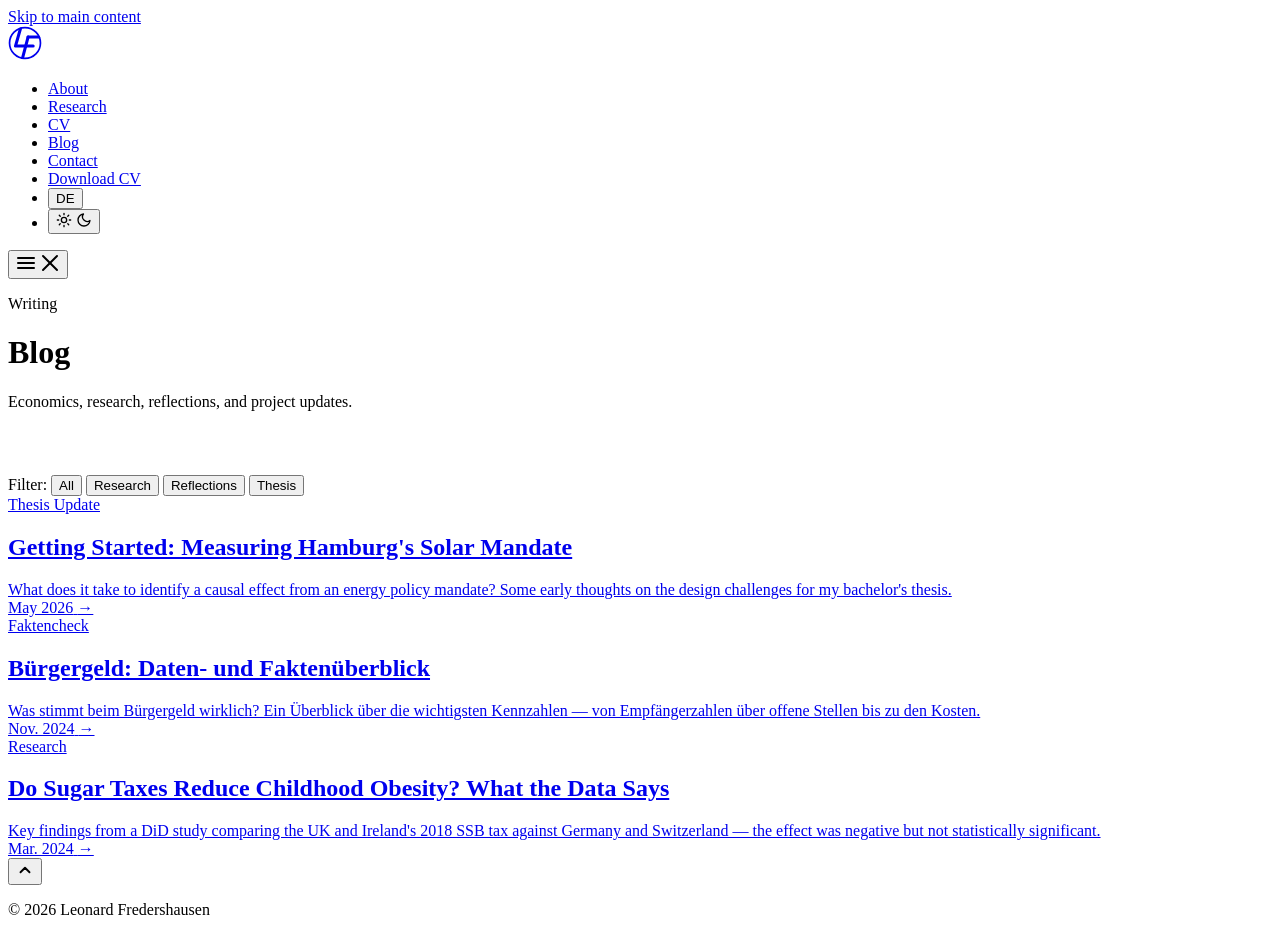
==== blog/index.html @ 4311115f "Point og:url tags at lhausen.github.io after repo rename Repo renamed leonardfredershausen.github.io" ====
<!DOCTYPE html>
<html lang="en">
<head>
  <meta charset="UTF-8" />
  <meta name="viewport" content="width=device-width, initial-scale=1.0" />
  <title>Blog — Leonard Fredershausen</title>
  <meta name="description" content="Writing on economics, research, and ideas by Leonard Fredershausen." />
  <meta property="og:type" content="website" />
  <meta property="og:title" content="Blog — Leonard Fredershausen" />
  <meta property="og:description" content="Writing on economics, research, and ideas by Leonard Fredershausen." />
  <meta property="og:url" content="https://lhausen.github.io/blog/" />
  <meta name="twitter:card" content="summary" />
  <meta name="twitter:title" content="Blog — Leonard Fredershausen" />
  <meta name="twitter:description" content="Writing on economics, research, and ideas by Leonard Fredershausen." />
  <link rel="icon" type="image/svg+xml" href="../favicon.svg" />
  <link rel="preconnect" href="https://fonts.googleapis.com" />
  <link rel="preconnect" href="https://fonts.gstatic.com" crossorigin />
  <link href="https://fonts.googleapis.com/css2?family=Inter:ital,opsz,wght@0,14..32,400;0,14..32,500;0,14..32,600;0,14..32,700;0,14..32,800&display=swap" rel="stylesheet" />
  <link rel="stylesheet" href="../style.css" />
</head>
<body>
<a class="skip-link" href="#main-content">Skip to main content</a>

<nav>
  <div class="nav-inner">
    <a class="logo" href="../index.html" aria-label="Leonard Fredershausen — Home"><svg width="34" height="34" viewBox="0 0 200 200" xmlns="http://www.w3.org/2000/svg" aria-hidden="true"><defs><clipPath id="nc"><circle cx="100" cy="100" r="95"/></clipPath></defs><circle cx="100" cy="100" r="91" fill="none" stroke="currentColor" stroke-width="10"/><g clip-path="url(#nc)" fill="none" stroke="currentColor" stroke-width="18" stroke-linecap="round" stroke-linejoin="round"><polyline points="74,13 44,118 104,118"/><line x1="118" y1="65" x2="85" y2="190"/><line x1="118" y1="65" x2="184" y2="65"/><line x1="104" y1="118" x2="148" y2="118"/></g></svg></a>
    <ul>
      <li><a href="../index.html#about">About</a></li>
      <li><a href="../index.html#research">Research</a></li>
      
      <li><a href="../index.html#cv">CV</a></li>
      <li><a href="../blog/index.html">Blog</a></li>
      <li><a href="../index.html#contact">Contact</a></li>
      <li><a class="nav-cv-btn" href="../Leonard_Fredershausen_CV.pdf" download>Download CV</a></li>
      <li><button class="lang-toggle" id="langToggle" aria-label="Switch language">EN</button></li>
      <li><button class="theme-toggle" id="themeToggle" aria-label="Toggle dark mode">
        <svg class="icon-sun" xmlns="http://www.w3.org/2000/svg" width="16" height="16" viewBox="0 0 24 24" fill="none" stroke="currentColor" stroke-width="2" stroke-linecap="round" stroke-linejoin="round"><circle cx="12" cy="12" r="4"/><path d="M12 2v2M12 20v2M4.93 4.93l1.41 1.41M17.66 17.66l1.41 1.41M2 12h2M20 12h2M4.93 19.07l1.41-1.41M17.66 6.34l1.41-1.41"/></svg>
        <svg class="icon-moon" xmlns="http://www.w3.org/2000/svg" width="16" height="16" viewBox="0 0 24 24" fill="none" stroke="currentColor" stroke-width="2" stroke-linecap="round" stroke-linejoin="round"><path d="M21 12.79A9 9 0 1 1 11.21 3 7 7 0 0 0 21 12.79z"/></svg>
      </button></li>
    </ul>
    <button class="nav-toggle" id="navToggle" aria-label="Toggle menu" aria-expanded="false">
      <svg class="icon-ham" width="20" height="20" viewBox="0 0 20 20" fill="none" xmlns="http://www.w3.org/2000/svg"><line x1="2" y1="5" x2="18" y2="5" stroke="currentColor" stroke-width="2" stroke-linecap="round"/><line x1="2" y1="10" x2="18" y2="10" stroke="currentColor" stroke-width="2" stroke-linecap="round"/><line x1="2" y1="15" x2="18" y2="15" stroke="currentColor" stroke-width="2" stroke-linecap="round"/></svg>
      <svg class="icon-x" width="20" height="20" viewBox="0 0 20 20" fill="none" xmlns="http://www.w3.org/2000/svg"><line x1="3" y1="3" x2="17" y2="17" stroke="currentColor" stroke-width="2" stroke-linecap="round"/><line x1="17" y1="3" x2="3" y2="17" stroke="currentColor" stroke-width="2" stroke-linecap="round"/></svg>
    </button>
  </div>
</nav>

<main id="main-content">
<!-- Blog header — reuses hero styles but lighter -->
<div class="blog-header">
  <div class="section-inner">
    <p class="hero-eyebrow" data-en="Writing" data-de="Schreiben">Writing</p>
    <h1 class="blog-header-title">Blog</h1>
    <p class="blog-header-sub" data-en="Economics, research, reflections, and project updates." data-de="Wirtschaft, Forschung, Reflexionen und Projektupdates.">Economics, research, reflections, and project updates.</p>
  </div>
</div>

<section class="light" style="padding-top:3rem;">
  <div class="section-inner">

    <div class="blog-tag-filter">
      <span class="filter-label" data-en="Filter:" data-de="Filter:">Filter:</span>
      <button class="filter-btn active" data-tag="all" data-en="All" data-de="Alle" aria-pressed="true">All</button>
      <button class="filter-btn" data-tag="research" data-en="Research" data-de="Forschung" aria-pressed="false">Research</button>
      <button class="filter-btn" data-tag="reflections" data-en="Reflections" data-de="Reflexionen" aria-pressed="false">Reflections</button>
      <button class="filter-btn" data-tag="thesis" data-en="Thesis" data-de="Thesis" aria-pressed="false">Thesis</button>
    </div>

    <div class="blog-list" id="post-list">

      <a class="blog-item" href="posts/hamburg-solar-mandate.html" data-tags="research thesis">
        <div class="blog-item-main">
          <div class="blog-tag-chip" data-en="Thesis Update" data-de="Thesis-Update">Thesis Update</div>
          <h2 class="blog-title" data-en="Getting Started: Measuring Hamburg's Solar Mandate" data-de="Einstieg: Messung der Hamburger Solardachpflicht">Getting Started: Measuring Hamburg's Solar Mandate</h2>
          <div class="blog-excerpt" data-en="What does it take to identify a causal effect from an energy policy mandate? Some early thoughts on the design challenges for my bachelor's thesis." data-de="Was braucht es, um einen Kausaleffekt aus einem energiepolitischen Mandat zu identifizieren? Erste Überlegungen zu den methodischen Herausforderungen meiner Bachelorarbeit.">What does it take to identify a causal effect from an energy policy mandate? Some early thoughts on the design challenges for my bachelor's thesis.</div>
        </div>
        <div class="blog-meta">
          <span class="blog-date">May 2026</span>
          <span class="blog-arrow">→</span>
        </div>
      </a>

      <a class="blog-item" href="posts/buergergeld-faktencheck.html" data-tags="research reflections">
        <div class="blog-item-main">
          <div class="blog-tag-chip">Faktencheck</div>
          <h2 class="blog-title">Bürgergeld: Daten- und Faktenüberblick</h2>
          <div class="blog-excerpt">Was stimmt beim Bürgergeld wirklich? Ein Überblick über die wichtigsten Kennzahlen — von Empfängerzahlen über offene Stellen bis zu den Kosten.</div>
        </div>
        <div class="blog-meta">
          <span class="blog-date">Nov. 2024</span>
          <span class="blog-arrow">→</span>
        </div>
      </a>

      <a class="blog-item" href="posts/ssb-tax-obesity-findings.html" data-tags="research">
        <div class="blog-item-main">
          <div class="blog-tag-chip" data-en="Research" data-de="Forschung">Research</div>
          <h2 class="blog-title" data-en="Do Sugar Taxes Reduce Childhood Obesity? What the Data Says" data-de="Reduzieren Zuckersteuern Adipositas bei Kindern? Was die Daten sagen">Do Sugar Taxes Reduce Childhood Obesity? What the Data Says</h2>
          <div class="blog-excerpt" data-en="Key findings from a DiD study comparing the UK and Ireland's 2018 SSB tax against Germany and Switzerland — the effect was negative but not statistically significant." data-de="Kernergebnisse einer DiD-Studie, die die britisch-irische Zuckersteuer 2018 mit Deutschland und der Schweiz vergleicht — der Effekt war negativ, aber nicht statistisch signifikant.">Key findings from a DiD study comparing the UK and Ireland's 2018 SSB tax against Germany and Switzerland — the effect was negative but not statistically significant.</div>
        </div>
        <div class="blog-meta">
          <span class="blog-date">Mar. 2024</span>
          <span class="blog-arrow">→</span>
        </div>
      </a>

    </div>
  </div>
</section>
</main>

<button class="scroll-top" id="scrollTop" aria-label="Scroll to top">
  <svg xmlns="http://www.w3.org/2000/svg" width="18" height="18" viewBox="0 0 24 24" fill="none" stroke="currentColor" stroke-width="2.5" stroke-linecap="round" stroke-linejoin="round"><path d="M18 15l-6-6-6 6"/></svg>
</button>

<footer>
  <p>© 2026 Leonard Fredershausen</p>
</footer>

<script>
  const nav = document.querySelector('nav');
  function updateNav() {
    nav.classList.toggle('scrolled', window.scrollY > 10);
  }
  window.addEventListener('scroll', updateNav, { passive: true });
  updateNav();

  const themeToggle = document.getElementById('themeToggle');
  function applyTheme(dark) {
    document.documentElement.setAttribute('data-theme', dark ? 'dark' : '');
  }
  applyTheme(localStorage.getItem('theme') === 'dark');
  themeToggle.addEventListener('click', () => {
    const next = document.documentElement.getAttribute('data-theme') !== 'dark';
    applyTheme(next);
    localStorage.setItem('theme', next ? 'dark' : 'light');
  });

  // Scroll to top button
  const scrollTopBtn = document.getElementById('scrollTop');
  window.addEventListener('scroll', () => {
    scrollTopBtn.classList.toggle('visible', window.scrollY > 400);
  }, { passive: true });
  scrollTopBtn.addEventListener('click', () => window.scrollTo({ top: 0, behavior: 'smooth' }));

  // Tag filtering
  const btns = document.querySelectorAll('.filter-btn');
  const posts = document.querySelectorAll('.blog-item');
  btns.forEach(btn => {
    btn.addEventListener('click', () => {
      btns.forEach(b => { b.classList.remove('active'); b.setAttribute('aria-pressed', 'false'); });
      btn.classList.add('active');
      btn.setAttribute('aria-pressed', 'true');
      const tag = btn.dataset.tag;
      posts.forEach(post => {
        const tags = post.dataset.tags || '';
        post.style.display = (tag === 'all' || tags.includes(tag)) ? 'flex' : 'none';
      });
    });
  });

  // Hamburger menu
  const navToggle = document.getElementById('navToggle');
  const navUl = document.querySelector('nav ul');
  if (navToggle) {
    navToggle.addEventListener('click', () => {
      const isOpen = navToggle.classList.toggle('open');
      navUl.classList.toggle('open');
      navToggle.setAttribute('aria-expanded', isOpen);
    });
    document.addEventListener('click', (e) => {
      if (!e.target.closest('nav')) {
        navToggle.classList.remove('open');
        navUl.classList.remove('open');
      }
    });
    navUl.querySelectorAll('a').forEach(a => a.addEventListener('click', () => {
      navToggle.classList.remove('open');
      navUl.classList.remove('open');
    }));
  }

  // Language toggle
  const langToggle = document.getElementById('langToggle');
  if (langToggle) {
    let currentLang = localStorage.getItem('lang') || 'en';
    function applyLangBlog(lang) {
      currentLang = lang;
      document.documentElement.setAttribute('lang', lang);
      langToggle.textContent = lang === 'en' ? 'DE' : 'EN';
      document.querySelectorAll('[data-en]').forEach(el => {
        el.innerHTML = lang === 'en' ? el.dataset.en : el.dataset.de;
      });
      localStorage.setItem('lang', lang);
    }
    applyLangBlog(currentLang);
    langToggle.addEventListener('click', () => applyLangBlog(currentLang === 'en' ? 'de' : 'en'));
  }
</script>
</body>
</html>
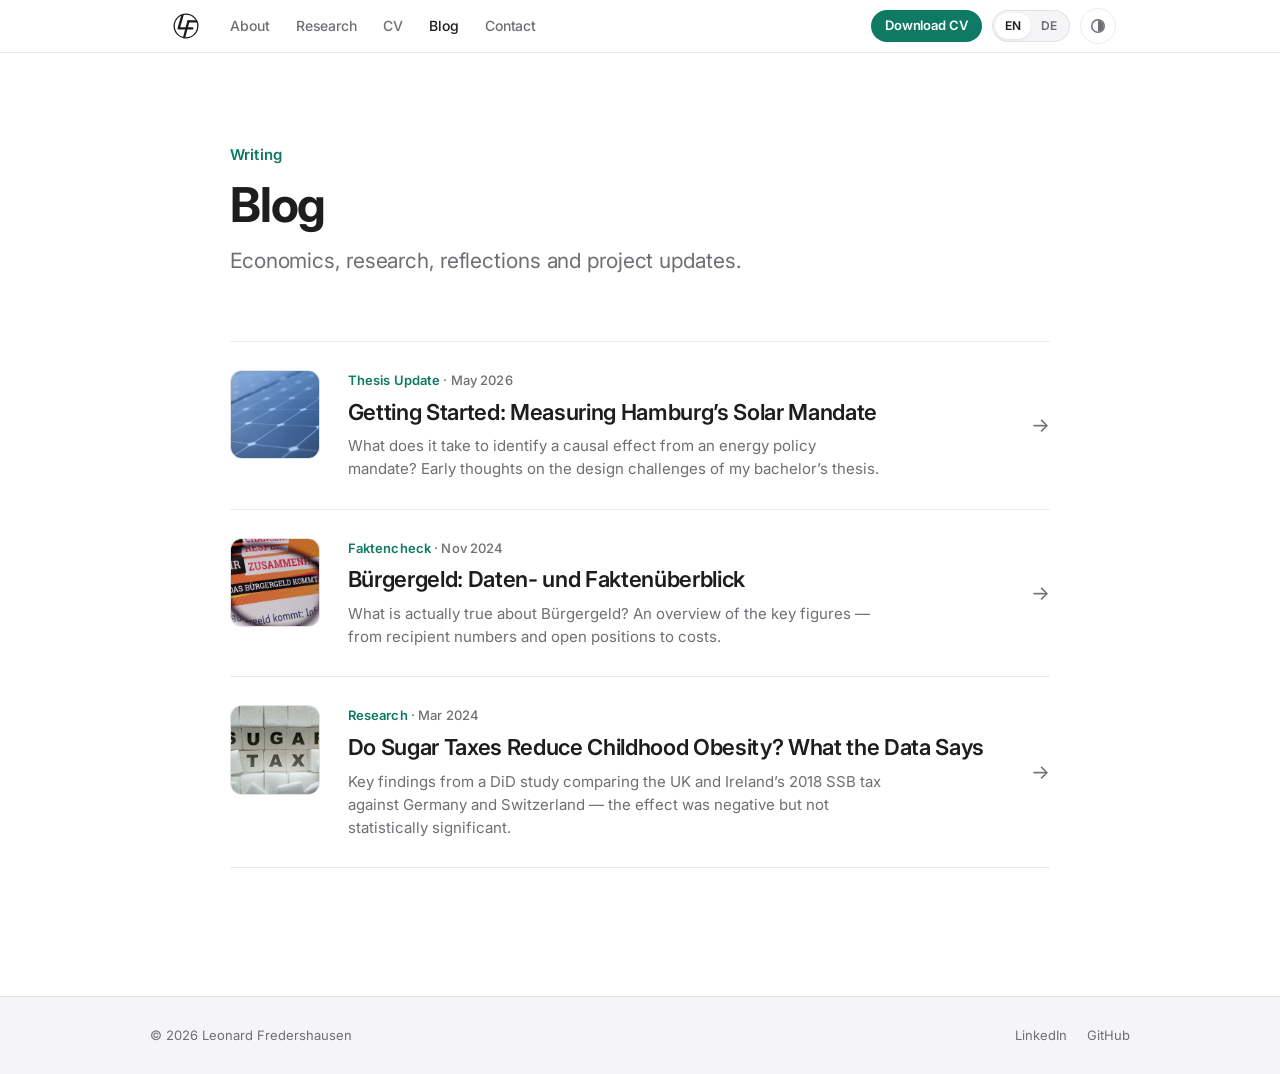
==== commit 503a005c: "Redesign site to the Claude Design "Site Redesign" boards Home, blog index, three posts and 404 rebu" ====
--- a/blog/index.html
+++ b/blog/index.html
@@ -1,5 +1,5 @@
 <!DOCTYPE html>
-<html lang="en">
+<html lang="en" class="no-js">
 <head>
   <meta charset="UTF-8" />
   <meta name="viewport" content="width=device-width, initial-scale=1.0" />
@@ -13,189 +13,113 @@
   <meta name="twitter:title" content="Blog — Leonard Fredershausen" />
   <meta name="twitter:description" content="Writing on economics, research, and ideas by Leonard Fredershausen." />
   <link rel="icon" type="image/svg+xml" href="../favicon.svg" />
+  <script>(function(){try{var d=document.documentElement,t=d.dataset.themeLock||localStorage.getItem('theme');if(t!=='dark'&&t!=='light')t=matchMedia('(prefers-color-scheme: dark)').matches?'dark':'light';d.dataset.theme=t;}catch(e){}})();</script>
   <link rel="preconnect" href="https://fonts.googleapis.com" />
   <link rel="preconnect" href="https://fonts.gstatic.com" crossorigin />
-  <link href="https://fonts.googleapis.com/css2?family=Inter:ital,opsz,wght@0,14..32,400;0,14..32,500;0,14..32,600;0,14..32,700;0,14..32,800&display=swap" rel="stylesheet" />
+  <link href="https://fonts.googleapis.com/css2?family=Inter:wght@400;500;600;700&display=swap" rel="stylesheet" />
   <link rel="stylesheet" href="../style.css" />
 </head>
 <body>
 <a class="skip-link" href="#main-content">Skip to main content</a>
 
-<nav>
-  <div class="nav-inner">
-    <a class="logo" href="../index.html" aria-label="Leonard Fredershausen — Home"><svg width="34" height="34" viewBox="0 0 200 200" xmlns="http://www.w3.org/2000/svg" aria-hidden="true"><defs><clipPath id="nc"><circle cx="100" cy="100" r="95"/></clipPath></defs><circle cx="100" cy="100" r="91" fill="none" stroke="currentColor" stroke-width="10"/><g clip-path="url(#nc)" fill="none" stroke="currentColor" stroke-width="18" stroke-linecap="round" stroke-linejoin="round"><polyline points="74,13 44,118 104,118"/><line x1="118" y1="65" x2="85" y2="190"/><line x1="118" y1="65" x2="184" y2="65"/><line x1="104" y1="118" x2="148" y2="118"/></g></svg></a>
-    <ul>
-      <li><a href="../index.html#about">About</a></li>
-      <li><a href="../index.html#research">Research</a></li>
-      
-      <li><a href="../index.html#cv">CV</a></li>
-      <li><a href="../blog/index.html">Blog</a></li>
-      <li><a href="../index.html#contact">Contact</a></li>
-      <li><a class="nav-cv-btn" href="../Leonard_Fredershausen_CV.pdf" download>Download CV</a></li>
-      <li><button class="lang-toggle" id="langToggle" aria-label="Switch language">EN</button></li>
-      <li><button class="theme-toggle" id="themeToggle" aria-label="Toggle dark mode">
-        <svg class="icon-sun" xmlns="http://www.w3.org/2000/svg" width="16" height="16" viewBox="0 0 24 24" fill="none" stroke="currentColor" stroke-width="2" stroke-linecap="round" stroke-linejoin="round"><circle cx="12" cy="12" r="4"/><path d="M12 2v2M12 20v2M4.93 4.93l1.41 1.41M17.66 17.66l1.41 1.41M2 12h2M20 12h2M4.93 19.07l1.41-1.41M17.66 6.34l1.41-1.41"/></svg>
-        <svg class="icon-moon" xmlns="http://www.w3.org/2000/svg" width="16" height="16" viewBox="0 0 24 24" fill="none" stroke="currentColor" stroke-width="2" stroke-linecap="round" stroke-linejoin="round"><path d="M21 12.79A9 9 0 1 1 11.21 3 7 7 0 0 0 21 12.79z"/></svg>
-      </button></li>
-    </ul>
-    <button class="nav-toggle" id="navToggle" aria-label="Toggle menu" aria-expanded="false">
-      <svg class="icon-ham" width="20" height="20" viewBox="0 0 20 20" fill="none" xmlns="http://www.w3.org/2000/svg"><line x1="2" y1="5" x2="18" y2="5" stroke="currentColor" stroke-width="2" stroke-linecap="round"/><line x1="2" y1="10" x2="18" y2="10" stroke="currentColor" stroke-width="2" stroke-linecap="round"/><line x1="2" y1="15" x2="18" y2="15" stroke="currentColor" stroke-width="2" stroke-linecap="round"/></svg>
-      <svg class="icon-x" width="20" height="20" viewBox="0 0 20 20" fill="none" xmlns="http://www.w3.org/2000/svg"><line x1="3" y1="3" x2="17" y2="17" stroke="currentColor" stroke-width="2" stroke-linecap="round"/><line x1="17" y1="3" x2="3" y2="17" stroke="currentColor" stroke-width="2" stroke-linecap="round"/></svg>
-    </button>
+<header class="site-nav">
+  <div class="site-nav__inner">
+    <a class="site-nav__logo" href="../index.html" aria-label="Leonard Fredershausen — Home">
+      <svg width="26" height="26" viewBox="0 0 200 200" aria-hidden="true"><defs><clipPath id="lf-clip"><circle cx="100" cy="100" r="95"/></clipPath></defs><circle cx="100" cy="100" r="91" fill="none" stroke="currentColor" stroke-width="10"/><g clip-path="url(#lf-clip)" fill="none" stroke="currentColor" stroke-width="18" stroke-linecap="round" stroke-linejoin="round"><polyline points="74,13 44,118 104,118"/><line x1="118" y1="65" x2="85" y2="190"/><line x1="118" y1="65" x2="184" y2="65"/><line x1="104" y1="118" x2="148" y2="118"/></g></svg>
+    </a>
+    <nav class="site-nav__links" aria-label="Primary">
+      <a class="site-nav__link" href="../index.html#about" data-en="About" data-de="Über mich">About</a>
+      <a class="site-nav__link" href="../index.html#research" data-en="Research" data-de="Forschung">Research</a>
+      <a class="site-nav__link" href="../index.html#cv" data-en="CV" data-de="Lebenslauf">CV</a>
+      <a class="site-nav__link" href="index.html" aria-current="page">Blog</a>
+      <a class="site-nav__link" href="../index.html#contact" data-en="Contact" data-de="Kontakt">Contact</a>
+    </nav>
+    <div class="site-nav__actions">
+      <a class="btn-cv" href="../Leonard_Fredershausen_CV.pdf" download data-en="Download CV" data-de="Lebenslauf (PDF)">Download CV</a>
+      <div class="lang-switch" role="group" aria-label="Language">
+        <button type="button" data-lang-set="en" aria-pressed="true">EN</button>
+        <button type="button" data-lang-set="de" aria-pressed="false">DE</button>
+      </div>
+      <button type="button" class="theme-btn" data-theme-toggle aria-label="Toggle dark mode">
+        <svg width="16" height="16" viewBox="0 0 16 16" aria-hidden="true"><circle cx="8" cy="8" r="6.25" fill="none" stroke="currentColor" stroke-width="1.5"/><path d="M8 2.5a5.5 5.5 0 0 1 0 11z" fill="currentColor"/></svg>
+      </button>
+    </div>
+    <div class="site-nav__mobile">
+      <button type="button" class="theme-btn theme-btn--flat" data-theme-toggle aria-label="Toggle dark mode">
+        <svg width="18" height="18" viewBox="0 0 16 16" aria-hidden="true"><circle cx="8" cy="8" r="6.25" fill="none" stroke="currentColor" stroke-width="1.5"/><path d="M8 2.5a5.5 5.5 0 0 1 0 11z" fill="currentColor"/></svg>
+      </button>
+      <button type="button" class="menu-btn" data-menu-toggle aria-label="Menu" aria-expanded="false"><span></span><span></span></button>
+    </div>
   </div>
-</nav>
+  <div class="site-nav__menu" data-menu hidden>
+    <nav aria-label="Primary">
+      <a class="site-nav__menu-link" href="../index.html#about" data-en="About" data-de="Über mich">About</a>
+      <a class="site-nav__menu-link" href="../index.html#research" data-en="Research" data-de="Forschung">Research</a>
+      <a class="site-nav__menu-link" href="../index.html#cv" data-en="CV" data-de="Lebenslauf">CV</a>
+      <a class="site-nav__menu-link" href="index.html" aria-current="page">Blog</a>
+      <a class="site-nav__menu-link" href="../index.html#contact" data-en="Contact" data-de="Kontakt">Contact</a>
+    </nav>
+    <div class="site-nav__menu-row">
+      <div class="lang-switch lang-switch--lg" role="group" aria-label="Language">
+        <button type="button" data-lang-set="en" aria-pressed="true">EN</button>
+        <button type="button" data-lang-set="de" aria-pressed="false">DE</button>
+      </div>
+      <a class="btn-cv btn-cv--lg" href="../Leonard_Fredershausen_CV.pdf" download data-en="Download CV" data-de="Lebenslauf (PDF)">Download CV</a>
+    </div>
+  </div>
+</header>
 
 <main id="main-content">
-<!-- Blog header — reuses hero styles but lighter -->
-<div class="blog-header">
-  <div class="section-inner">
-    <p class="hero-eyebrow" data-en="Writing" data-de="Schreiben">Writing</p>
-    <h1 class="blog-header-title">Blog</h1>
-    <p class="blog-header-sub" data-en="Economics, research, reflections, and project updates." data-de="Wirtschaft, Forschung, Reflexionen und Projektupdates.">Economics, research, reflections, and project updates.</p>
-  </div>
-</div>
+  <section class="page-head">
+    <div class="container--narrow">
+      <p class="eyebrow" data-en="Writing" data-de="Texte">Writing</p>
+      <h1 class="page-title">Blog</h1>
+      <p class="lead" data-en="Economics, research, reflections and project updates." data-de="Wirtschaft, Forschung, Reflexionen und Projektupdates.">Economics, research, reflections and project updates.</p>
 
-<section class="light" style="padding-top:3rem;">
-  <div class="section-inner">
+      <div class="post-list">
 
-    <div class="blog-tag-filter">
-      <span class="filter-label" data-en="Filter:" data-de="Filter:">Filter:</span>
-      <button class="filter-btn active" data-tag="all" data-en="All" data-de="Alle" aria-pressed="true">All</button>
-      <button class="filter-btn" data-tag="research" data-en="Research" data-de="Forschung" aria-pressed="false">Research</button>
-      <button class="filter-btn" data-tag="reflections" data-en="Reflections" data-de="Reflexionen" aria-pressed="false">Reflections</button>
-      <button class="filter-btn" data-tag="thesis" data-en="Thesis" data-de="Thesis" aria-pressed="false">Thesis</button>
+        <a class="post-item" href="posts/hamburg-solar-mandate.html">
+          <div class="post-item__thumb"><img src="posts/img/solar-thumb.jpg" alt="" width="480" height="480" loading="lazy"></div>
+          <div class="post-item__main">
+            <p class="post-item__meta"><span class="post-item__cat" data-en="Thesis Update" data-de="Thesis-Update">Thesis Update</span> · <span data-en="May 2026" data-de="Mai 2026">May 2026</span></p>
+            <h2 class="post-item__title" data-en="Getting Started: Measuring Hamburg’s Solar Mandate" data-de="Einstieg: Messung der Hamburger Solardachpflicht">Getting Started: Measuring Hamburg’s Solar Mandate</h2>
+            <p class="post-item__excerpt" data-en="What does it take to identify a causal effect from an energy policy mandate? Early thoughts on the design challenges of my bachelor’s thesis." data-de="Was braucht es, um einen Kausaleffekt aus einem energiepolitischen Mandat zu identifizieren? Erste Überlegungen zu den methodischen Herausforderungen meiner Bachelorarbeit.">What does it take to identify a causal effect from an energy policy mandate? Early thoughts on the design challenges of my bachelor’s thesis.</p>
+          </div>
+          <span class="post-item__arrow" aria-hidden="true">→</span>
+        </a>
+
+        <a class="post-item" href="posts/buergergeld-faktencheck.html">
+          <div class="post-item__thumb"><img src="posts/img/buergergeld-thumb.jpg" alt="" width="480" height="480" loading="lazy"></div>
+          <div class="post-item__main">
+            <p class="post-item__meta"><span class="post-item__cat">Faktencheck</span> · <span data-en="Nov 2024" data-de="Nov. 2024">Nov 2024</span></p>
+            <h2 class="post-item__title">Bürgergeld: Daten- und Faktenüberblick</h2>
+            <p class="post-item__excerpt" data-en="What is actually true about Bürgergeld? An overview of the key figures — from recipient numbers and open positions to costs." data-de="Was stimmt beim Bürgergeld wirklich? Ein Überblick über die wichtigsten Kennzahlen — von Empfängerzahlen über offene Stellen bis zu den Kosten.">What is actually true about Bürgergeld? An overview of the key figures — from recipient numbers and open positions to costs.</p>
+          </div>
+          <span class="post-item__arrow" aria-hidden="true">→</span>
+        </a>
+
+        <a class="post-item" href="posts/ssb-tax-obesity-findings.html">
+          <div class="post-item__thumb"><img src="posts/img/sugar-thumb.jpg" alt="" width="480" height="480" loading="lazy"></div>
+          <div class="post-item__main">
+            <p class="post-item__meta"><span class="post-item__cat" data-en="Research" data-de="Forschung">Research</span> · <span data-en="Mar 2024" data-de="März 2024">Mar 2024</span></p>
+            <h2 class="post-item__title" data-en="Do Sugar Taxes Reduce Childhood Obesity? What the Data Says" data-de="Reduzieren Zuckersteuern Adipositas bei Kindern? Was die Daten sagen">Do Sugar Taxes Reduce Childhood Obesity? What the Data Says</h2>
+            <p class="post-item__excerpt" data-en="Key findings from a DiD study comparing the UK and Ireland’s 2018 SSB tax against Germany and Switzerland — the effect was negative but not statistically significant." data-de="Kernergebnisse einer DiD-Studie, die die britisch-irische Zuckersteuer 2018 mit Deutschland und der Schweiz vergleicht — der Effekt war negativ, aber nicht statistisch signifikant.">Key findings from a DiD study comparing the UK and Ireland’s 2018 SSB tax against Germany and Switzerland — the effect was negative but not statistically significant.</p>
+          </div>
+          <span class="post-item__arrow" aria-hidden="true">→</span>
+        </a>
+
+      </div>
     </div>
-
-    <div class="blog-list" id="post-list">
-
-      <a class="blog-item" href="posts/hamburg-solar-mandate.html" data-tags="research thesis">
-        <div class="blog-item-main">
-          <div class="blog-tag-chip" data-en="Thesis Update" data-de="Thesis-Update">Thesis Update</div>
-          <h2 class="blog-title" data-en="Getting Started: Measuring Hamburg's Solar Mandate" data-de="Einstieg: Messung der Hamburger Solardachpflicht">Getting Started: Measuring Hamburg's Solar Mandate</h2>
-          <div class="blog-excerpt" data-en="What does it take to identify a causal effect from an energy policy mandate? Some early thoughts on the design challenges for my bachelor's thesis." data-de="Was braucht es, um einen Kausaleffekt aus einem energiepolitischen Mandat zu identifizieren? Erste Überlegungen zu den methodischen Herausforderungen meiner Bachelorarbeit.">What does it take to identify a causal effect from an energy policy mandate? Some early thoughts on the design challenges for my bachelor's thesis.</div>
-        </div>
-        <div class="blog-meta">
-          <span class="blog-date">May 2026</span>
-          <span class="blog-arrow">→</span>
-        </div>
-      </a>
-
-      <a class="blog-item" href="posts/buergergeld-faktencheck.html" data-tags="research reflections">
-        <div class="blog-item-main">
-          <div class="blog-tag-chip">Faktencheck</div>
-          <h2 class="blog-title">Bürgergeld: Daten- und Faktenüberblick</h2>
-          <div class="blog-excerpt">Was stimmt beim Bürgergeld wirklich? Ein Überblick über die wichtigsten Kennzahlen — von Empfängerzahlen über offene Stellen bis zu den Kosten.</div>
-        </div>
-        <div class="blog-meta">
-          <span class="blog-date">Nov. 2024</span>
-          <span class="blog-arrow">→</span>
-        </div>
-      </a>
-
-      <a class="blog-item" href="posts/ssb-tax-obesity-findings.html" data-tags="research">
-        <div class="blog-item-main">
-          <div class="blog-tag-chip" data-en="Research" data-de="Forschung">Research</div>
-          <h2 class="blog-title" data-en="Do Sugar Taxes Reduce Childhood Obesity? What the Data Says" data-de="Reduzieren Zuckersteuern Adipositas bei Kindern? Was die Daten sagen">Do Sugar Taxes Reduce Childhood Obesity? What the Data Says</h2>
-          <div class="blog-excerpt" data-en="Key findings from a DiD study comparing the UK and Ireland's 2018 SSB tax against Germany and Switzerland — the effect was negative but not statistically significant." data-de="Kernergebnisse einer DiD-Studie, die die britisch-irische Zuckersteuer 2018 mit Deutschland und der Schweiz vergleicht — der Effekt war negativ, aber nicht statistisch signifikant.">Key findings from a DiD study comparing the UK and Ireland's 2018 SSB tax against Germany and Switzerland — the effect was negative but not statistically significant.</div>
-        </div>
-        <div class="blog-meta">
-          <span class="blog-date">Mar. 2024</span>
-          <span class="blog-arrow">→</span>
-        </div>
-      </a>
-
-    </div>
-  </div>
-</section>
+  </section>
 </main>
 
-<button class="scroll-top" id="scrollTop" aria-label="Scroll to top">
-  <svg xmlns="http://www.w3.org/2000/svg" width="18" height="18" viewBox="0 0 24 24" fill="none" stroke="currentColor" stroke-width="2.5" stroke-linecap="round" stroke-linejoin="round"><path d="M18 15l-6-6-6 6"/></svg>
-</button>
-
-<footer>
-  <p>© 2026 Leonard Fredershausen</p>
+<footer class="site-footer">
+  <div class="site-footer__inner">
+    <span>© 2026 Leonard Fredershausen</span>
+    <span class="site-footer__links"><a href="https://linkedin.com/in/leonardfredershausen/" target="_blank" rel="noopener">LinkedIn</a><a href="https://github.com/lhausen" target="_blank" rel="noopener">GitHub</a></span>
+  </div>
 </footer>
 
-<script>
-  const nav = document.querySelector('nav');
-  function updateNav() {
-    nav.classList.toggle('scrolled', window.scrollY > 10);
-  }
-  window.addEventListener('scroll', updateNav, { passive: true });
-  updateNav();
-
-  const themeToggle = document.getElementById('themeToggle');
-  function applyTheme(dark) {
-    document.documentElement.setAttribute('data-theme', dark ? 'dark' : '');
-  }
-  applyTheme(localStorage.getItem('theme') === 'dark');
-  themeToggle.addEventListener('click', () => {
-    const next = document.documentElement.getAttribute('data-theme') !== 'dark';
-    applyTheme(next);
-    localStorage.setItem('theme', next ? 'dark' : 'light');
-  });
-
-  // Scroll to top button
-  const scrollTopBtn = document.getElementById('scrollTop');
-  window.addEventListener('scroll', () => {
-    scrollTopBtn.classList.toggle('visible', window.scrollY > 400);
-  }, { passive: true });
-  scrollTopBtn.addEventListener('click', () => window.scrollTo({ top: 0, behavior: 'smooth' }));
-
-  // Tag filtering
-  const btns = document.querySelectorAll('.filter-btn');
-  const posts = document.querySelectorAll('.blog-item');
-  btns.forEach(btn => {
-    btn.addEventListener('click', () => {
-      btns.forEach(b => { b.classList.remove('active'); b.setAttribute('aria-pressed', 'false'); });
-      btn.classList.add('active');
-      btn.setAttribute('aria-pressed', 'true');
-      const tag = btn.dataset.tag;
-      posts.forEach(post => {
-        const tags = post.dataset.tags || '';
-        post.style.display = (tag === 'all' || tags.includes(tag)) ? 'flex' : 'none';
-      });
-    });
-  });
-
-  // Hamburger menu
-  const navToggle = document.getElementById('navToggle');
-  const navUl = document.querySelector('nav ul');
-  if (navToggle) {
-    navToggle.addEventListener('click', () => {
-      const isOpen = navToggle.classList.toggle('open');
-      navUl.classList.toggle('open');
-      navToggle.setAttribute('aria-expanded', isOpen);
-    });
-    document.addEventListener('click', (e) => {
-      if (!e.target.closest('nav')) {
-        navToggle.classList.remove('open');
-        navUl.classList.remove('open');
-      }
-    });
-    navUl.querySelectorAll('a').forEach(a => a.addEventListener('click', () => {
-      navToggle.classList.remove('open');
-      navUl.classList.remove('open');
-    }));
-  }
-
-  // Language toggle
-  const langToggle = document.getElementById('langToggle');
-  if (langToggle) {
-    let currentLang = localStorage.getItem('lang') || 'en';
-    function applyLangBlog(lang) {
-      currentLang = lang;
-      document.documentElement.setAttribute('lang', lang);
-      langToggle.textContent = lang === 'en' ? 'DE' : 'EN';
-      document.querySelectorAll('[data-en]').forEach(el => {
-        el.innerHTML = lang === 'en' ? el.dataset.en : el.dataset.de;
-      });
-      localStorage.setItem('lang', lang);
-    }
-    applyLangBlog(currentLang);
-    langToggle.addEventListener('click', () => applyLangBlog(currentLang === 'en' ? 'de' : 'en'));
-  }
-</script>
+<script src="../site.js"></script>
 </body>
 </html>
--- a/style.css
+++ b/style.css
@@ -0,0 +1,431 @@
+/* ─────────────────────────────────────────────────────────────
+   lhausen.github.io — site stylesheet (redesign, Sept 2026)
+   Tokens from design/export/tokens.css. Theme is set on
+   <html data-theme="light|dark"> by site.js (system fallback).
+   ───────────────────────────────────────────────────────────── */
+
+:root {
+  color-scheme: light;
+
+  /* surfaces + ink */
+  --bg: #ffffff;
+  --bg-subtle: #f5f5f7;
+  --bg-card: #ffffff;
+  --text: #1d1d1f;
+  --muted: #6e6e73;
+  --border: rgba(0, 0, 0, 0.08);
+  --border-strong: rgba(0, 0, 0, 0.18);
+
+  /* accent — deep teal-green */
+  --accent: #0f7a63;
+  --accent-hover: #0b6350;
+  --accent-bg: rgba(15, 122, 99, 0.10);
+  --on-accent: #ffffff;
+  --focus: rgba(15, 122, 99, 0.35);
+
+  /* chrome */
+  --nav-bg: rgba(255, 255, 255, 0.72);
+  --nav-blur: saturate(180%) blur(20px);
+  --nav-h: 52px;
+
+  /* elevation */
+  --sh1: rgba(0, 0, 0, 0.04);
+  --sh2: rgba(0, 0, 0, 0.06);
+  --shadow-sm: 0 1px 2px var(--sh1), 0 8px 24px var(--sh2);
+  --shadow-md: 0 2px 6px var(--sh1), 0 24px 48px var(--sh2);
+
+  /* type */
+  --font: -apple-system, BlinkMacSystemFont, "SF Pro Text", "Helvetica Neue", Inter, sans-serif;
+  --font-mono: ui-monospace, SFMono-Regular, Menlo, monospace;
+  --fs-display: clamp(44px, 5.6vw, 76px);
+  --fs-title-1: clamp(34px, 3.75vw, 48px);
+  --fs-title-2: clamp(30px, 3vw, 40px);
+  --fs-headline: 28px;
+  --fs-title-3: clamp(20px, 1.72vw, 22px);
+  --fs-lead: clamp(18px, 1.64vw, 21px);
+  --fs-reading: 18px;
+  --fs-body: 17px;
+  --fs-small: 15px;
+  --fs-caption: 13px;
+  --fs-label: 12px;
+  --lh-body: 1.6;
+  --measure: 680px;
+  --container: 980px;
+
+  /* spacing */
+  --s-1: 4px;  --s-2: 8px;  --s-3: 12px; --s-4: 16px; --s-5: 24px;
+  --s-6: 32px; --s-7: 48px; --s-8: 64px; --s-9: 96px; --s-10: 128px;
+  --section-y: clamp(72px, 10vw, 128px);
+  --pad-x: clamp(20px, 3.4vw, 44px);
+
+  /* radii */
+  --r-chip: 8px;
+  --r-nav: 10px;
+  --r-button: 12px;
+  --r-card: 16px;
+  --r-portrait: 20px;
+  --r-pill: 999px;
+
+  /* motion */
+  --ease: cubic-bezier(0.2, 0.6, 0.2, 1);
+  --dur-fast: 200ms;
+  --dur-reveal: 600ms;
+
+  /* legacy aliases (map pages still reference these) */
+  --muted-light: var(--muted);
+  --accent-light: var(--accent-hover);
+  --accent-border: var(--border-strong);
+  --shadow-lg: var(--shadow-md);
+  --radius: var(--r-button);
+  --max-w: 740px;
+  --hero-bg: var(--bg-subtle);
+  --hero-text: var(--text);
+  --hero-muted: var(--muted);
+}
+
+[data-theme="dark"] {
+  color-scheme: dark;
+  --bg: #000000;
+  --bg-subtle: #161617;
+  --bg-card: #1d1d1f;
+  --text: #f5f5f7;
+  --muted: #a1a1a6;
+  --border: rgba(255, 255, 255, 0.10);
+  --border-strong: rgba(255, 255, 255, 0.22);
+  --accent: #40bf9a;
+  --accent-hover: #5ed0af;
+  --accent-bg: rgba(64, 191, 154, 0.14);
+  --on-accent: #04201a;
+  --focus: rgba(64, 191, 154, 0.45);
+  --nav-bg: rgba(22, 22, 23, 0.72);
+  --sh1: rgba(0, 0, 0, 0.45);
+  --sh2: rgba(0, 0, 0, 0.55);
+}
+
+/* ── base ─────────────────────────────────────────────────── */
+*, *::before, *::after { box-sizing: border-box; }
+html { scroll-padding-top: calc(var(--nav-h) + 16px); scroll-behavior: smooth; }
+body {
+  margin: 0;
+  font-family: var(--font);
+  font-size: var(--fs-body);
+  line-height: var(--lh-body);
+  color: var(--text);
+  background: var(--bg);
+  -webkit-font-smoothing: antialiased;
+  text-wrap: pretty;
+}
+a { color: var(--accent); text-decoration: none; text-underline-offset: 3px; }
+a:hover { text-decoration: underline; }
+:focus-visible { outline: none; box-shadow: 0 0 0 4px var(--focus); border-radius: var(--r-nav); }
+img { max-width: 100%; height: auto; display: block; }
+h1, h2, h3, h4, p { margin: 0; }
+button { font: inherit; color: inherit; }
+
+.skip-link {
+  position: absolute; top: -100%; left: 16px; z-index: 100;
+  background: var(--accent); color: var(--on-accent);
+  padding: 10px 16px; border-radius: 0 0 var(--r-button) var(--r-button);
+  font-size: var(--fs-small); font-weight: 600; text-decoration: none;
+}
+.skip-link:focus { top: 0; }
+
+/* ── site nav ─────────────────────────────────────────────── */
+.site-nav {
+  position: sticky; top: 0; z-index: 20;
+  background: var(--nav-bg);
+  -webkit-backdrop-filter: var(--nav-blur); backdrop-filter: var(--nav-blur);
+  border-bottom: 1px solid var(--border);
+  font-size: 14px; line-height: 1.2;
+}
+.site-nav__inner {
+  max-width: var(--container); margin: 0 auto; height: var(--nav-h);
+  padding: 0 clamp(10px, 2vw, 14px);
+  display: flex; align-items: center; gap: 4px;
+}
+.site-nav__logo {
+  display: inline-flex; align-items: center; justify-content: center;
+  width: 44px; height: 44px; border-radius: var(--r-button);
+  color: var(--text); flex: none; transition: background var(--dur-fast) var(--ease);
+}
+.site-nav__logo:hover { background: var(--accent-bg); text-decoration: none; }
+.site-nav__logo svg { display: block; }
+
+.site-nav__links { display: flex; align-items: center; gap: 2px; margin-left: 6px; }
+.site-nav__link {
+  display: inline-flex; align-items: center; height: 44px; padding: 0 12px;
+  border-radius: var(--r-nav); font-size: 14px; font-weight: 500; letter-spacing: -0.005em;
+  color: var(--muted); transition: color var(--dur-fast) var(--ease), background var(--dur-fast) var(--ease);
+}
+.site-nav__link:hover { color: var(--text); background: var(--accent-bg); text-decoration: none; }
+.site-nav__link[aria-current="page"] { color: var(--text); }
+
+.site-nav__actions { margin-left: auto; display: flex; align-items: center; gap: 10px; }
+
+.btn-cv {
+  display: inline-flex; align-items: center; height: 32px; padding: 0 14px;
+  border-radius: var(--r-pill); background: var(--accent); color: var(--on-accent);
+  font-size: 13px; font-weight: 600; letter-spacing: -0.005em; white-space: nowrap;
+  transition: background var(--dur-fast) var(--ease);
+}
+.btn-cv:hover { background: var(--accent-hover); text-decoration: none; }
+.btn-cv--lg { height: 44px; padding: 0 18px; font-size: var(--fs-small); justify-content: center; }
+
+.lang-switch {
+  display: inline-flex; align-items: center; padding: 2px;
+  border-radius: var(--r-pill); background: var(--bg-subtle); border: 1px solid var(--border);
+}
+.lang-switch button {
+  height: 26px; min-width: 36px; padding: 0 9px; border: 0; border-radius: var(--r-pill);
+  font-size: var(--fs-label); font-weight: 600; letter-spacing: 0.02em; cursor: pointer;
+  background: transparent; color: var(--muted);
+  transition: background var(--dur-fast) var(--ease), color var(--dur-fast) var(--ease);
+}
+.lang-switch button[aria-pressed="true"] {
+  background: var(--bg-card); color: var(--text);
+  box-shadow: 0 1px 2px var(--sh1), 0 1px 3px var(--sh2);
+}
+.lang-switch button:focus-visible { box-shadow: 0 0 0 3px var(--focus); }
+.lang-switch--lg { padding: 3px; }
+.lang-switch--lg button { height: 36px; min-width: 48px; padding: 0 12px; font-size: 13px; }
+
+.theme-btn {
+  width: 36px; height: 36px; border-radius: var(--r-pill); border: 1px solid var(--border);
+  background: transparent; color: var(--muted); display: inline-flex; align-items: center;
+  justify-content: center; cursor: pointer; padding: 0;
+  transition: color var(--dur-fast) var(--ease), background var(--dur-fast) var(--ease);
+}
+.theme-btn:hover { color: var(--text); background: var(--accent-bg); }
+.theme-btn--flat { width: 44px; height: 44px; border: 0; border-radius: var(--r-button); }
+
+.site-nav__mobile { display: none; margin-left: auto; align-items: center; gap: 2px; }
+.menu-btn {
+  width: 44px; height: 44px; border-radius: var(--r-button); border: 0; background: transparent;
+  color: var(--text); display: inline-flex; flex-direction: column; align-items: center;
+  justify-content: center; cursor: pointer; padding: 0;
+}
+.menu-btn:hover { background: var(--accent-bg); }
+.menu-btn span { display: block; width: 18px; height: 1.5px; background: currentColor; border-radius: 1px; margin: 3px 0; transition: transform var(--dur-fast) var(--ease); }
+.menu-btn[aria-expanded="true"] span:first-child { transform: translateY(3.75px) rotate(45deg); }
+.menu-btn[aria-expanded="true"] span:last-child { transform: translateY(-3.75px) rotate(-45deg); }
+
+.site-nav__menu {
+  position: absolute; top: var(--nav-h); left: 0; right: 0;
+  background: color-mix(in srgb, var(--bg) 94%, transparent);
+  -webkit-backdrop-filter: var(--nav-blur); backdrop-filter: var(--nav-blur);
+  border-bottom: 1px solid var(--border);
+  padding: 4px 20px 20px; box-shadow: 0 24px 48px var(--sh2);
+}
+.site-nav__menu[hidden] { display: none; }
+.site-nav__menu nav { display: grid; }
+.site-nav__menu-link {
+  display: flex; align-items: center; min-height: 52px; border-bottom: 1px solid var(--border);
+  font-size: 17px; font-weight: 500; letter-spacing: -0.01em; color: var(--muted);
+}
+.site-nav__menu-link:hover, .site-nav__menu-link[aria-current="page"] { color: var(--text); text-decoration: none; }
+.site-nav__menu-row { display: flex; align-items: center; justify-content: space-between; gap: 12px; padding-top: 16px; }
+
+@media (max-width: 760px) {
+  .site-nav__links, .site-nav__actions { display: none; }
+  .site-nav__mobile { display: flex; }
+}
+
+/* ── thesis bar (data pages) ──────────────────────────────── */
+.thesis-bar { border-bottom: 1px solid var(--border); background: var(--bg-subtle); padding: 8px var(--pad-x); }
+.thesis-bar__inner {
+  max-width: 1180px; margin: 0 auto; display: flex; flex-wrap: wrap; align-items: center;
+  gap: 4px 20px; font-size: 14px;
+}
+.thesis-bar__back { display: inline-flex; align-items: center; min-height: 44px; color: var(--muted); font-weight: 500; }
+.thesis-bar__back:hover { color: var(--accent); }
+.thesis-bar__sep { width: 1px; height: 18px; background: var(--border); }
+.thesis-bar__note { color: var(--muted); }
+.thesis-bar__nav {
+  margin-left: auto; display: flex; gap: 4px; padding: 3px;
+  border-radius: var(--r-pill); background: var(--bg-card); border: 1px solid var(--border);
+}
+.thesis-bar__nav a {
+  display: inline-flex; align-items: center; height: 30px; padding: 0 12px; border-radius: var(--r-pill);
+  font-size: 13px; font-weight: 500; color: var(--muted); white-space: nowrap;
+  transition: color var(--dur-fast) var(--ease), background var(--dur-fast) var(--ease);
+}
+.thesis-bar__nav a:hover { color: var(--text); background: var(--accent-bg); text-decoration: none; }
+.thesis-bar__nav a[aria-current="page"] { color: var(--accent); background: var(--accent-bg); font-weight: 600; }
+@media (max-width: 760px) {
+  .thesis-bar__sep, .thesis-bar__note { display: none; }
+  .thesis-bar__nav { margin-left: 0; }
+}
+
+/* ── layout primitives ────────────────────────────────────── */
+.container { max-width: var(--container); margin: 0 auto; }
+.container--narrow { max-width: 820px; margin: 0 auto; }
+.section { padding: var(--section-y) var(--pad-x); }
+.section--subtle { background: var(--bg-subtle); }
+.eyebrow, .section-label { margin: 0 0 12px; font-size: var(--fs-small); font-weight: 600; color: var(--accent); letter-spacing: 0.01em; }
+.section__title { font-size: var(--fs-title-2); line-height: 1.1; letter-spacing: -0.02em; font-weight: 700; }
+.section__head {
+  display: flex; flex-wrap: wrap; align-items: flex-end; justify-content: space-between;
+  gap: 12px 32px; margin-bottom: clamp(32px, 4vw, 48px);
+}
+.section > .container > .section__title { margin-bottom: clamp(32px, 4vw, 48px); }
+.page-title { font-size: var(--fs-title-1); line-height: 1.08; letter-spacing: -0.025em; font-weight: 700; }
+.lead { font-size: var(--fs-lead); line-height: 1.45; letter-spacing: -0.005em; color: var(--muted); }
+
+/* ── buttons ──────────────────────────────────────────────── */
+.btn {
+  display: inline-flex; align-items: center; justify-content: center; height: 48px; padding: 0 22px;
+  border-radius: var(--r-button); font-size: var(--fs-body); font-weight: 500; letter-spacing: -0.01em;
+  border: 1px solid transparent; cursor: pointer; white-space: nowrap;
+  transition: background var(--dur-fast) var(--ease), color var(--dur-fast) var(--ease), transform 150ms var(--ease);
+}
+.btn:hover { text-decoration: none; }
+.btn:active { transform: scale(0.98); }
+.btn--primary { background: var(--accent); color: var(--on-accent); }
+.btn--primary:hover { background: var(--accent-hover); }
+.btn--secondary { background: var(--bg-subtle); color: var(--text); border-color: var(--border); }
+.btn--secondary:hover { background: var(--accent-bg); color: var(--accent); }
+.btn--card { background: var(--bg-card); color: var(--text); border-color: var(--border); }
+.btn--card:hover { background: var(--accent-bg); color: var(--accent); }
+
+.link-arrow {
+  display: inline-flex; align-items: center; min-height: 44px;
+  font-size: var(--fs-small); font-weight: 500; color: var(--accent);
+}
+.link-arrow--muted { color: var(--muted); }
+.link-arrow--muted:hover { color: var(--accent); }
+
+/* copy-email button */
+.copy-btn { position: relative; }
+.copy-btn__done { display: none; }
+.copy-btn.copied .copy-btn__default { display: none; }
+.copy-btn.copied .copy-btn__done { display: inline-flex; }
+
+/* ── hero ─────────────────────────────────────────────────── */
+.hero {
+  position: relative; overflow: hidden;
+  padding: clamp(56px, 8vw, 112px) var(--pad-x) var(--section-y);
+  background: radial-gradient(1000px 520px at 88% -10%, var(--accent-bg), transparent 70%);
+}
+.hero__inner { max-width: var(--container); margin: 0 auto; display: flex; flex-wrap: wrap-reverse; align-items: center; gap: 40px 64px; }
+.hero__text { flex: 1 1 560px; min-width: 0; }
+.hero .eyebrow { margin-bottom: 20px; }
+.hero__name { margin: 0 0 24px; font-size: var(--fs-display); line-height: 1.02; letter-spacing: -0.03em; font-weight: 700; }
+.hero__lead { margin: 0 0 36px; max-width: 560px; }
+.hero__actions { display: flex; flex-wrap: wrap; gap: 12px; }
+.hero__portrait {
+  margin: 0; flex: 0 0 auto; width: clamp(140px, 25vw, 320px); aspect-ratio: 4 / 5;
+  border-radius: var(--r-portrait); overflow: hidden; background: var(--bg-subtle);
+  border: 1px solid var(--border); box-shadow: var(--shadow-md);
+}
+.hero__portrait[hidden] { display: none; }
+.hero__portrait img { width: 100%; height: 100%; object-fit: cover; }
+
+/* ── work cards ───────────────────────────────────────────── */
+.card-list { display: grid; gap: 16px; }
+.work-card {
+  background: var(--bg-card); border: 1px solid var(--border); border-radius: var(--r-card);
+  padding: clamp(24px, 3vw, 36px); box-shadow: var(--shadow-sm);
+  transition: transform 300ms var(--ease), box-shadow 300ms var(--ease);
+}
+.work-card:hover { transform: translateY(-2px); box-shadow: var(--shadow-md); }
+.work-card__head { display: flex; flex-wrap: wrap; align-items: flex-start; justify-content: space-between; gap: 12px 24px; margin-bottom: 6px; }
+.work-card__title { flex: 1 1 320px; font-size: var(--fs-title-3); line-height: 1.25; letter-spacing: -0.015em; font-weight: 600; }
+.work-card__meta { margin: 0 0 16px; font-size: var(--fs-small); color: var(--muted); }
+.work-card__text { margin: 0 0 12px; max-width: 70ch; }
+.work-card__links { display: flex; flex-wrap: wrap; gap: 0 28px; }
+
+.pill {
+  display: inline-flex; align-items: center; gap: 7px; height: 26px; padding: 0 10px 0 9px;
+  border-radius: var(--r-pill); font-size: var(--fs-label); font-weight: 600; letter-spacing: 0.02em; white-space: nowrap;
+}
+.pill::before { content: ""; width: 6px; height: 6px; border-radius: 50%; }
+.pill--progress { background: var(--accent-bg); color: var(--accent); }
+.pill--progress::before { background: currentColor; }
+.pill--done { border: 1px solid var(--border-strong); color: var(--muted); }
+.pill--done::before { border: 1.5px solid currentColor; }
+
+/* ── CV ───────────────────────────────────────────────────── */
+.cv-group { display: flex; flex-wrap: wrap; gap: 12px 48px; padding: 32px 0; border-top: 1px solid var(--border); }
+.cv-group:last-child { border-bottom: 1px solid var(--border); }
+.cv-group__label { flex: 0 0 200px; font-size: var(--fs-small); font-weight: 600; color: var(--muted); line-height: 24px; }
+.cv-group__items { flex: 1 1 480px; min-width: 0; display: grid; gap: 28px; }
+.cv-item__date { margin: 0 0 4px; font-size: var(--fs-caption); font-weight: 500; color: var(--muted); letter-spacing: 0.01em; }
+.cv-item__title { font-size: var(--fs-body); font-weight: 600; letter-spacing: -0.01em; line-height: 1.35; }
+.cv-item__sub { margin: 2px 0 0; font-size: var(--fs-small); color: var(--muted); }
+.cv-item__bullets { margin: 10px 0 0; padding: 0 0 0 18px; font-size: var(--fs-small); line-height: 1.55; display: grid; gap: 4px; }
+.skills { display: grid; gap: 20px; }
+.skills__label { margin: 0 0 8px; font-size: var(--fs-caption); font-weight: 500; color: var(--muted); letter-spacing: 0.01em; }
+.chips { display: flex; flex-wrap: wrap; gap: 8px; }
+.chip {
+  display: inline-flex; align-items: center; height: 32px; padding: 0 12px; border-radius: var(--r-chip);
+  background: var(--bg-subtle); border: 1px solid var(--border); font-size: 14px; font-weight: 500;
+}
+
+/* ── contact ──────────────────────────────────────────────── */
+.contact { text-align: center; }
+.contact__inner { max-width: 640px; margin: 0 auto; }
+.contact__title { margin: 0 0 16px; }
+.contact__lead { margin: 0 auto 36px; max-width: 480px; font-size: clamp(17px, 1.5vw, 19px); line-height: 1.5; color: var(--muted); }
+.contact__actions { display: flex; flex-wrap: wrap; justify-content: center; gap: 12px; }
+
+/* ── blog list ────────────────────────────────────────────── */
+.page-head { padding: clamp(56px, 7vw, 96px) var(--pad-x) var(--section-y); }
+.page-head .page-title { margin: 0 0 16px; }
+.page-head .lead { max-width: 560px; margin: 0 0 clamp(40px, 5vw, 64px); }
+.post-list { display: grid; }
+.post-item {
+  display: flex; align-items: flex-start; gap: clamp(16px, 2.4vw, 28px); padding: 28px 0;
+  border-top: 1px solid var(--border); color: inherit; transition: opacity var(--dur-fast) var(--ease);
+}
+.post-item:last-child { border-bottom: 1px solid var(--border); }
+.post-item:hover { opacity: 0.82; text-decoration: none; }
+.post-item:focus-visible { border-radius: var(--r-button); }
+.post-item__thumb {
+  flex: none; width: clamp(72px, 7vw, 96px); aspect-ratio: 1; border-radius: var(--r-button);
+  overflow: hidden; background: var(--bg-subtle); border: 1px solid var(--border);
+}
+.post-item__thumb img { width: 100%; height: 100%; object-fit: cover; }
+.post-item__main { flex: 1; min-width: 0; }
+.post-item__meta { margin: 0 0 8px; font-size: var(--fs-caption); font-weight: 500; letter-spacing: 0.01em; color: var(--muted); }
+.post-item__cat { color: var(--accent); font-weight: 600; }
+.post-item__title { margin: 0 0 8px; font-size: var(--fs-title-3); line-height: 1.25; letter-spacing: -0.015em; font-weight: 600; }
+.post-item__excerpt { margin: 0; font-size: var(--fs-small); line-height: 1.55; color: var(--muted); max-width: 60ch; }
+.post-item__arrow { flex: none; align-self: center; font-size: 20px; color: var(--muted); }
+
+/* ── 404 ──────────────────────────────────────────────────── */
+.notfound { min-height: calc(100vh - var(--nav-h)); display: flex; flex-direction: column; }
+.notfound__main {
+  flex: 1; display: flex; align-items: center; justify-content: center; text-align: center;
+  padding: var(--section-y) var(--pad-x);
+  background: radial-gradient(800px 420px at 50% -10%, var(--accent-bg), transparent 70%);
+}
+.notfound__inner { max-width: 560px; }
+.notfound__mark { display: block; margin: 0 auto 32px; color: var(--muted); }
+.notfound__inner .page-title { margin: 0 0 16px; }
+.notfound__inner .lead { margin: 0 auto 36px; max-width: 420px; }
+.notfound__actions { display: flex; flex-wrap: wrap; justify-content: center; gap: 12px; }
+
+/* ── footer ───────────────────────────────────────────────── */
+.site-footer { padding: 28px var(--pad-x); border-top: 1px solid var(--border); background: var(--bg-subtle); }
+.site-footer--plain { background: transparent; }
+.site-footer__inner {
+  max-width: var(--container); margin: 0 auto; display: flex; flex-wrap: wrap;
+  justify-content: space-between; gap: 8px 24px; font-size: var(--fs-caption); color: var(--muted);
+}
+.site-footer__links { display: flex; gap: 20px; }
+.site-footer__links a { color: inherit; }
+.site-footer__links a:hover { color: var(--text); }
+
+/* ── reveal on scroll ─────────────────────────────────────── */
+.fade-up { opacity: 0; transform: translateY(16px); transition: opacity var(--dur-reveal) var(--ease), transform var(--dur-reveal) var(--ease); }
+.fade-up.visible, .no-js .fade-up { opacity: 1; transform: none; }
+.fade-up:nth-child(2) { transition-delay: 60ms; }
+.fade-up:nth-child(3) { transition-delay: 120ms; }
+.fade-up:nth-child(4) { transition-delay: 180ms; }
+
+@media print { .fade-up { opacity: 1; transform: none; } .site-nav, .site-nav__menu { position: static; } }
+@media (prefers-reduced-motion: reduce) {
+  html { scroll-behavior: auto; }
+  .fade-up { transition: none; opacity: 1; transform: none; }
+  * { transition-duration: 0.01ms !important; animation-duration: 0.01ms !important; }
+}
